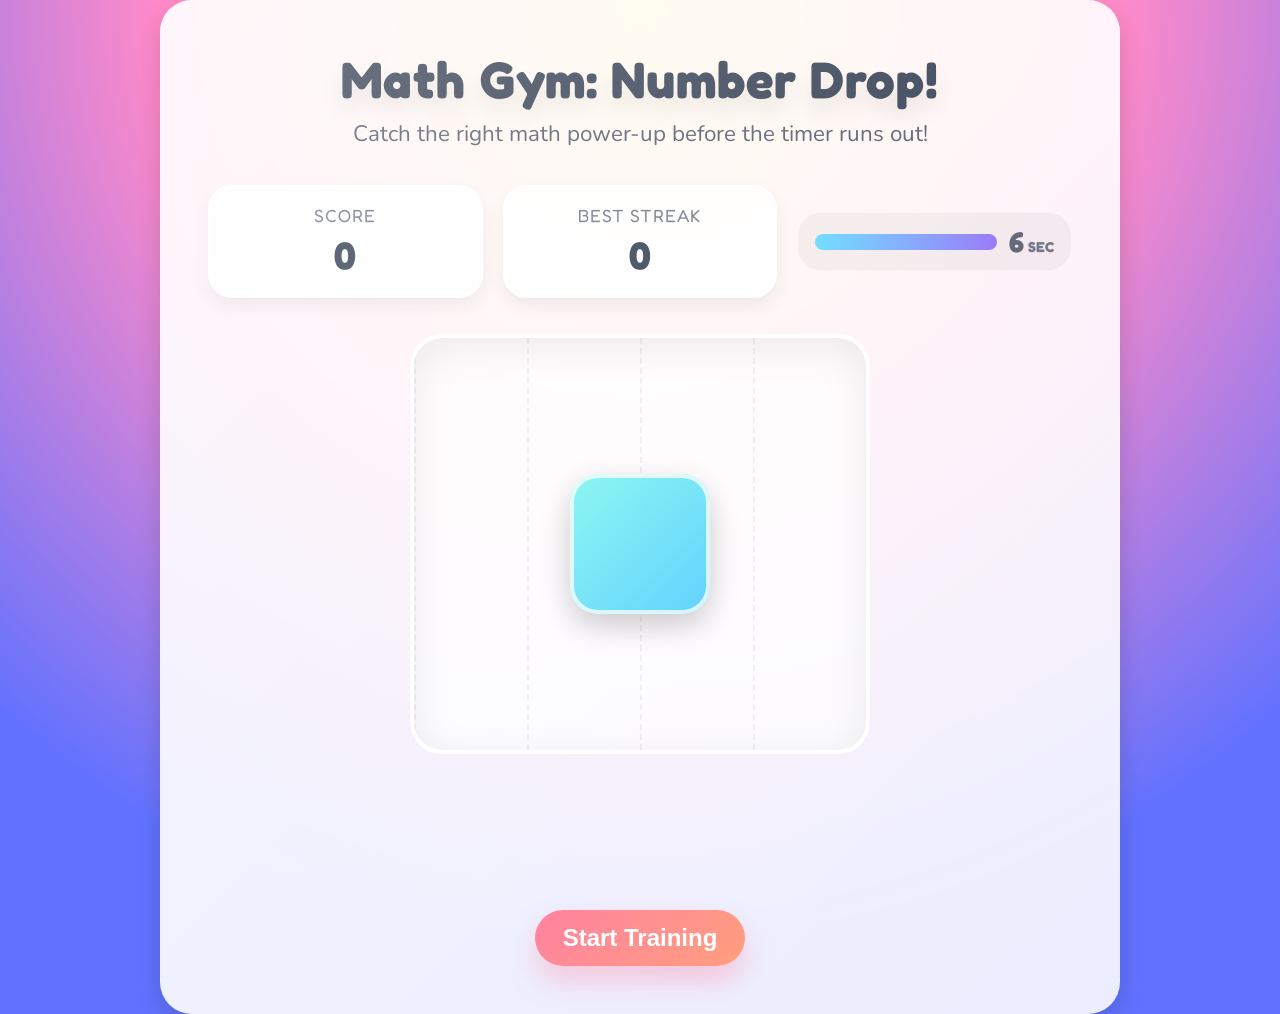
==== index.html @ 979df8ef "Add Railway static deployment helpers" ====
<!DOCTYPE html>
<html lang="en">
  <head>
    <meta charset="UTF-8" />
    <meta name="viewport" content="width=device-width, initial-scale=1.0" />
    <title>Math Kid Trainer</title>
    <link rel="preconnect" href="https://fonts.googleapis.com" />
    <link rel="preconnect" href="https://fonts.gstatic.com" crossorigin />
    <link
      href="https://fonts.googleapis.com/css2?family=Fredoka:wght@400;500;600;700&family=Nunito:wght@400;600;700&display=swap"
      rel="stylesheet"
    />
    <link rel="stylesheet" href="style.css" />
  </head>
  <body>
    <div class="game-wrapper">
      <header class="game-header">
        <div class="title">Math Gym: Number Drop!</div>
        <div class="subtitle">Catch the right math power-up before the timer runs out!</div>
      </header>

      <section class="scoreboard">
        <div class="score-card">
          <span class="label">Score</span>
          <span class="value" id="scoreValue">0</span>
        </div>
        <div class="score-card">
          <span class="label">Best Streak</span>
          <span class="value" id="streakValue">0</span>
        </div>
        <div class="timer" aria-live="polite">
          <div class="timer-track">
            <div class="timer-fill" id="timerFill"></div>
          </div>
          <span class="timer-text">
            <span id="timerCount">6</span>
            <span class="timer-units">sec</span>
          </span>
        </div>
      </section>

      <main class="game-stage">
        <div class="stage" id="stage">
          <div class="grid-background">
            <div class="grid-line"></div>
            <div class="grid-line"></div>
            <div class="grid-line"></div>
            <div class="grid-line"></div>
          </div>
          <div class="falling-box" id="fallingBox" aria-live="polite"></div>
          <div class="target-box" id="targetBox"></div>
        </div>
      </main>

      <section class="equation-panel" id="equationPanel" aria-live="polite"></section>

      <section class="choices" id="choices" aria-label="Choose the number to make the equation work"></section>

      <section class="control-panel">
        <button id="playButton" class="primary">Start Training</button>
      </section>

      <div class="confetti-layer" id="confettiLayer" aria-hidden="true"></div>
    </div>

    <script src="game.js"></script>
  </body>
</html>
---- style.css ----
:root {
  --bg-gradient: radial-gradient(circle at top, #ffe066, #ff8ac9 40%, #6172ff 80%);
  --box-gradient: linear-gradient(135deg, #ffffff, #ffe29f);
  --target-gradient: linear-gradient(135deg, #8df7f0, #62d2ff);
  --danger-gradient: linear-gradient(135deg, #ff6f91, #ff9671);
  --font-main: "Fredoka", "Nunito", sans-serif;
  --font-secondary: "Nunito", sans-serif;
  --shadow-strong: 0 10px 25px rgba(0, 0, 0, 0.15);
  --shadow-soft: 0 12px 30px rgba(0, 0, 0, 0.2);
  --timer-color: #ffffffaa;
  --choice-size: clamp(80px, 12vw, 120px);
}

* {
  box-sizing: border-box;
}

body {
  margin: 0;
  min-height: 100vh;
  display: flex;
  justify-content: center;
  align-items: center;
  font-family: var(--font-main);
  background: var(--bg-gradient);
  color: #17233a;
}

.game-wrapper {
  width: min(960px, 92vw);
  background: rgba(255, 255, 255, 0.88);
  border-radius: 32px;
  padding: clamp(24px, 4vw, 48px);
  box-shadow: var(--shadow-strong);
  display: flex;
  flex-direction: column;
  gap: clamp(20px, 4vw, 36px);
  position: relative;
  overflow: hidden;
}

.game-wrapper::before {
  content: "";
  position: absolute;
  inset: 0;
  background: linear-gradient(135deg, rgba(255, 255, 255, 0.4), rgba(255, 255, 255, 0));
  pointer-events: none;
}

.game-header {
  text-align: center;
}

.title {
  font-size: clamp(2rem, 4vw, 3.2rem);
  font-weight: 700;
  letter-spacing: 1px;
  text-shadow: 0 12px 20px rgba(0, 0, 0, 0.1);
}

.subtitle {
  font-family: var(--font-secondary);
  font-size: clamp(1.05rem, 2.5vw, 1.4rem);
  margin-top: 8px;
  color: rgba(23, 35, 58, 0.85);
}

.scoreboard {
  display: grid;
  grid-template-columns: repeat(3, minmax(0, 1fr));
  gap: clamp(12px, 2vw, 20px);
  align-items: center;
}

.score-card {
  background: rgba(255, 255, 255, 0.85);
  border-radius: 24px;
  padding: clamp(12px, 2vw, 18px) clamp(16px, 3vw, 26px);
  text-align: center;
  box-shadow: 0 8px 18px rgba(0, 0, 0, 0.08);
  border: 2px solid rgba(255, 255, 255, 0.6);
}

.label {
  font-size: clamp(0.9rem, 1.8vw, 1.1rem);
  text-transform: uppercase;
  letter-spacing: 1px;
  color: rgba(23, 35, 58, 0.7);
}

.value {
  display: block;
  margin-top: 6px;
  font-size: clamp(1.8rem, 3vw, 2.4rem);
  font-weight: 700;
}

.timer {
  display: flex;
  align-items: center;
  gap: 12px;
  padding: 12px 18px;
  border-radius: 24px;
  background: rgba(0, 0, 0, 0.05);
  box-shadow: inset 0 0 0 1px rgba(255, 255, 255, 0.4);
}

.timer-track {
  flex: 1;
  height: 16px;
  border-radius: 999px;
  overflow: hidden;
  background: rgba(0, 0, 0, 0.08);
}

.timer-fill {
  width: 100%;
  height: 100%;
  background: linear-gradient(90deg, #4cd4ff, #845ef7);
  transition: width 0.1s linear;
}

.timer-fill.low {
  background: linear-gradient(90deg, #ff6f91, #ff9671);
  animation: timerPulse 0.6s ease-in-out infinite alternate;
}

.timer-text {
  font-size: clamp(1.4rem, 3vw, 1.8rem);
  font-weight: 700;
  color: rgba(23, 35, 58, 0.8);
  display: flex;
  align-items: baseline;
  gap: 4px;
}

@keyframes timerPulse {
  0% {
    filter: brightness(1);
  }
  100% {
    filter: brightness(1.2);
  }
}

.timer-units {
  font-size: clamp(0.75rem, 1.5vw, 0.9rem);
  text-transform: uppercase;
  color: rgba(23, 35, 58, 0.7);
}

.game-stage {
  display: flex;
  justify-content: center;
}

.stage {
  position: relative;
  width: min(460px, 70vw);
  height: clamp(320px, 45vw, 420px);
  background: rgba(255, 255, 255, 0.72);
  border-radius: 32px;
  box-shadow: inset 0 10px 40px rgba(0, 0, 0, 0.08);
  overflow: hidden;
  border: 4px solid rgba(255, 255, 255, 0.8);
}

.grid-background {
  position: absolute;
  inset: 0;
  display: grid;
  grid-template-columns: repeat(4, 1fr);
  pointer-events: none;
}

.grid-line {
  border-left: 2px dashed rgba(0, 0, 0, 0.05);
}

.falling-box,
.target-box {
  position: absolute;
  left: 50%;
  transform: translateX(-50%);
  width: clamp(110px, 18vw, 140px);
  height: clamp(110px, 18vw, 140px);
  border-radius: 28px;
  display: flex;
  align-items: center;
  justify-content: center;
  font-size: clamp(2.5rem, 5vw, 3.4rem);
  font-weight: 700;
  text-shadow: 0 10px 20px rgba(0, 0, 0, 0.15);
}

.falling-box {
  top: -160px;
  background: var(--box-gradient);
  box-shadow: var(--shadow-soft);
  border: 3px solid rgba(255, 255, 255, 0.9);
  animation: bob 1.8s ease-in-out infinite;
  opacity: 0;
}

.falling-box.ready {
  opacity: 1;
}

.target-box {
  top: calc(50% - clamp(55px, 9vw, 70px));
  background: var(--target-gradient);
  box-shadow: inset 0 0 0 4px rgba(255, 255, 255, 0.75), var(--shadow-soft);
  color: #0b3653;
}

.falling-box.drop {
  animation: drop 6s linear forwards;
}

.stage.celebrate {
  animation: stageGlow 1.1s ease-out;
}

.stage.celebrate .target-box {
  box-shadow: inset 0 0 0 4px rgba(255, 255, 255, 0.95), 0 0 25px rgba(141, 247, 240, 0.8);
}

.stage.boom {
  animation: stageShake 0.6s ease;
}

.stage.boom .target-box {
  background: var(--danger-gradient);
  color: #fff;
}

@keyframes stageGlow {
  0% {
    box-shadow: inset 0 10px 40px rgba(0, 0, 0, 0.08);
  }
  40% {
    box-shadow: inset 0 10px 40px rgba(104, 241, 204, 0.6), 0 0 28px rgba(104, 241, 204, 0.4);
  }
  100% {
    box-shadow: inset 0 10px 40px rgba(0, 0, 0, 0.08);
  }
}

@keyframes stageShake {
  0%,
  100% {
    transform: translateX(0);
  }
  25% {
    transform: translateX(-12px);
  }
  50% {
    transform: translateX(10px);
  }
  75% {
    transform: translateX(-6px);
  }
}

@keyframes bob {
  0%,
  100% {
    transform: translate(-50%, -6px);
  }
  50% {
    transform: translate(-50%, 6px);
  }
}

@keyframes drop {
  0% {
    top: -160px;
  }
  100% {
    top: calc(50% - clamp(55px, 9vw, 70px));
  }
}

.choice-button {
  width: var(--choice-size);
  height: var(--choice-size);
  border-radius: 28px;
  border: none;
  font-size: clamp(1.6rem, 3vw, 2.1rem);
  font-weight: 700;
  background: linear-gradient(145deg, #ffd2eb, #ffc764);
  box-shadow: 0 12px 25px rgba(255, 133, 186, 0.35);
  cursor: pointer;
  transition: transform 0.2s, box-shadow 0.2s, filter 0.2s;
  position: relative;
  overflow: hidden;
  color: #3c1f52;
}

.choice-button::after {
  content: "";
  position: absolute;
  inset: 0;
  background: radial-gradient(circle at top, rgba(255, 255, 255, 0.6), transparent);
  opacity: 0;
  transition: opacity 0.2s;
}

.choice-button:hover,
.choice-button:focus-visible {
  transform: translateY(-6px) scale(1.02);
  box-shadow: 0 16px 28px rgba(255, 133, 186, 0.45);
}

.choice-button:hover::after,
.choice-button:focus-visible::after {
  opacity: 1;
}

.choice-button:disabled {
  opacity: 0.5;
  cursor: not-allowed;
  transform: none;
  box-shadow: none;
}

.choice-button.incorrect {
  animation: shake 0.6s ease;
  background: var(--danger-gradient);
  color: #fff;
}

.choice-button.correct-answer {
  background: linear-gradient(145deg, #c6ffdd, #8ef7a0);
  color: #0a4930;
  box-shadow: 0 18px 32px rgba(134, 244, 175, 0.45);
  animation: correctPulse 0.9s ease-in-out infinite alternate;
}

.choice-button.launch-answer {
  animation: answerLaunch 0.8s ease-out forwards;
  z-index: 5;
}

@keyframes answerLaunch {
  0% {
    transform: translateY(0) scale(1);
    opacity: 1;
  }
  70% {
    transform: translateY(-190px) scale(1.12) rotate(4deg);
    opacity: 1;
  }
  100% {
    transform: translateY(-220px) scale(0.8) rotate(-6deg);
    opacity: 0;
  }
}

@keyframes shake {
  0%,
  100% {
    transform: translateX(0);
  }
  20% {
    transform: translateX(-8px);
  }
  40% {
    transform: translateX(8px);
  }
  60% {
    transform: translateX(-6px);
  }
  80% {
    transform: translateX(6px);
  }
}

@keyframes correctPulse {
  0% {
    transform: translateY(0) scale(1);
  }
  100% {
    transform: translateY(-8px) scale(1.03);
  }
}

.equation-panel {
  min-height: 48px;
  text-align: center;
  font-family: var(--font-secondary);
  font-size: clamp(1.4rem, 2.6vw, 2rem);
  font-weight: 600;
  color: rgba(23, 35, 58, 0.9);
}

.equation-panel .equation-card {
  display: inline-flex;
  align-items: center;
  gap: 12px;
  padding: 12px 24px;
  border-radius: 20px;
  background: rgba(255, 255, 255, 0.75);
  box-shadow: 0 12px 30px rgba(0, 0, 0, 0.12);
  border: 2px solid rgba(255, 255, 255, 0.9);
  animation: popIn 0.6s ease;
}

.equation-panel .equation-card.correct {
  background: linear-gradient(135deg, #9bffb3, #5be7a9);
  color: #054c3a;
}

.equation-panel .equation-card.oops {
  background: linear-gradient(135deg, #ff9a9e, #fad0c4);
  color: #721b1b;
}

@keyframes popIn {
  0% {
    transform: scale(0.7);
    opacity: 0;
  }
  100% {
    transform: scale(1);
    opacity: 1;
  }
}

.choices {
  display: flex;
  justify-content: center;
  flex-wrap: wrap;
  gap: clamp(14px, 2.5vw, 22px);
}

.control-panel {
  text-align: center;
}

button.primary {
  font-size: clamp(1.2rem, 2.2vw, 1.5rem);
  padding: 14px 28px;
  border: none;
  border-radius: 999px;
  background: linear-gradient(135deg, #ff6f91, #ff9671);
  color: #fff;
  font-weight: 700;
  cursor: pointer;
  box-shadow: 0 16px 28px rgba(255, 111, 145, 0.35);
  transition: transform 0.3s ease, box-shadow 0.3s ease;
}

button.primary:hover,
button.primary:focus-visible {
  transform: translateY(-4px) scale(1.02);
  box-shadow: 0 20px 40px rgba(255, 111, 145, 0.45);
}

button.primary:disabled {
  opacity: 0.6;
  cursor: not-allowed;
  transform: none;
  box-shadow: none;
}

.confetti-layer {
  position: absolute;
  inset: 0;
  pointer-events: none;
  overflow: hidden;
  z-index: 50;
}

.confetti-piece {
  position: absolute;
  width: 12px;
  height: 18px;
  border-radius: 4px;
  opacity: 0;
  animation: confetti 1.6s ease-out forwards;
}

@keyframes confetti {
  0% {
    opacity: 1;
    transform: translate3d(0, -20px, 0) rotateZ(0deg);
  }
  100% {
    opacity: 0;
    transform: translate3d(var(--x-move), 260px, 0) rotateZ(280deg);
  }
}

.message-tagline {
  font-size: clamp(1.1rem, 2vw, 1.4rem);
  margin-top: 8px;
  color: rgba(23, 35, 58, 0.75);
}

@media (max-width: 700px) {
  .scoreboard {
    grid-template-columns: 1fr;
  }
  .timer {
    justify-content: center;
  }
  .timer-track {
    max-width: 220px;
  }
  .stage {
    height: clamp(320px, 75vw, 420px);
  }
}
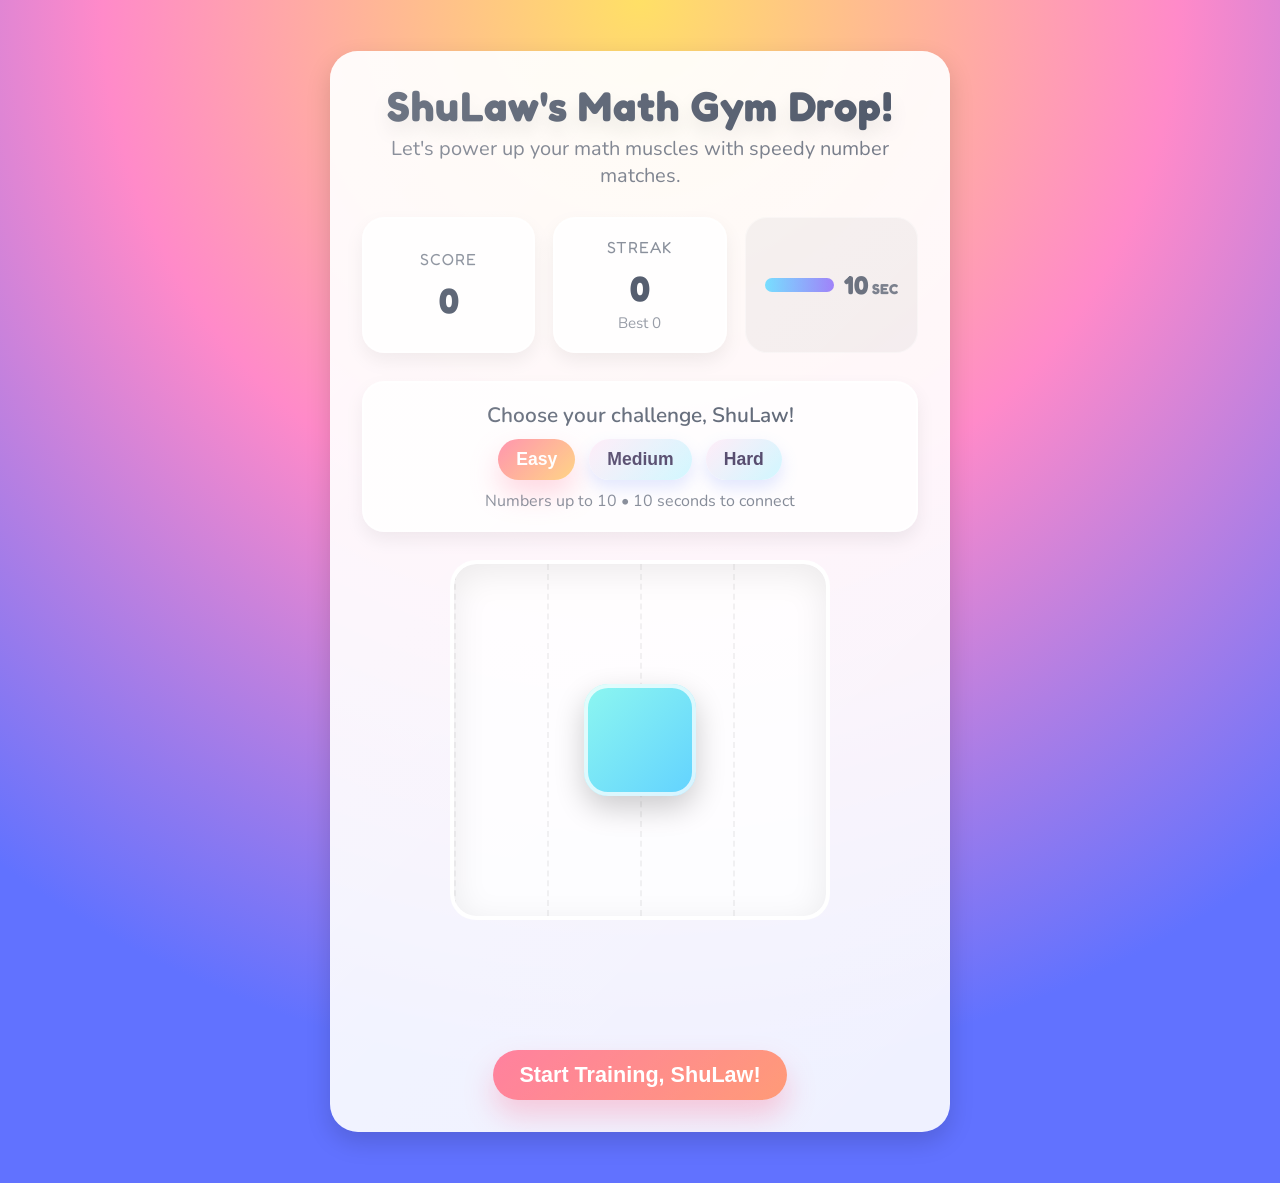
==== commit faa7fd41: "Add difficulty modes and mobile-friendly layout" ====
--- a/index.html
+++ b/index.html
@@ -15,8 +15,8 @@
   <body>
     <div class="game-wrapper">
       <header class="game-header">
-        <div class="title">Math Gym: Number Drop!</div>
-        <div class="subtitle">Catch the right math power-up before the timer runs out!</div>
+        <div class="title">ShuLaw&apos;s Math Gym Drop!</div>
+        <div class="subtitle">Let&apos;s power up your math muscles with speedy number matches.</div>
       </header>
 
       <section class="scoreboard">
@@ -25,18 +25,29 @@
           <span class="value" id="scoreValue">0</span>
         </div>
         <div class="score-card">
-          <span class="label">Best Streak</span>
+          <span class="label">Streak</span>
           <span class="value" id="streakValue">0</span>
+          <span class="mini" id="bestValue">Best 0</span>
         </div>
         <div class="timer" aria-live="polite">
           <div class="timer-track">
             <div class="timer-fill" id="timerFill"></div>
           </div>
           <span class="timer-text">
-            <span id="timerCount">6</span>
+            <span id="timerCount">10</span>
             <span class="timer-units">sec</span>
           </span>
         </div>
+      </section>
+
+      <section class="difficulty-panel" aria-label="Select game difficulty">
+        <div class="difficulty-intro">Choose your challenge, ShuLaw!</div>
+        <div class="difficulty-buttons" role="group" aria-label="Difficulty">
+          <button class="difficulty-button active" data-difficulty="easy" type="button">Easy</button>
+          <button class="difficulty-button" data-difficulty="medium" type="button">Medium</button>
+          <button class="difficulty-button" data-difficulty="hard" type="button">Hard</button>
+        </div>
+        <div class="difficulty-note" id="difficultyNote">Numbers up to 10 • 10 seconds to connect</div>
       </section>
 
       <main class="game-stage">
@@ -57,7 +68,7 @@
       <section class="choices" id="choices" aria-label="Choose the number to make the equation work"></section>
 
       <section class="control-panel">
-        <button id="playButton" class="primary">Start Training</button>
+        <button id="playButton" class="primary">Start Training, ShuLaw!</button>
       </section>
 
       <div class="confetti-layer" id="confettiLayer" aria-hidden="true"></div>
--- a/style.css
+++ b/style.css
@@ -8,7 +8,9 @@
   --shadow-strong: 0 10px 25px rgba(0, 0, 0, 0.15);
   --shadow-soft: 0 12px 30px rgba(0, 0, 0, 0.2);
   --timer-color: #ffffffaa;
-  --choice-size: clamp(80px, 12vw, 120px);
+  --box-size: clamp(78px, 20vw, 112px);
+  --choice-size: clamp(72px, 18vw, 104px);
+  --drop-duration: 10s;
 }
 
 * {
@@ -17,24 +19,25 @@
 
 body {
   margin: 0;
-  min-height: 100vh;
+  min-height: 100dvh;
   display: flex;
   justify-content: center;
   align-items: center;
+  padding: clamp(16px, 4vw, 56px) clamp(12px, 4vw, 40px);
   font-family: var(--font-main);
   background: var(--bg-gradient);
   color: #17233a;
 }
 
 .game-wrapper {
-  width: min(960px, 92vw);
-  background: rgba(255, 255, 255, 0.88);
-  border-radius: 32px;
-  padding: clamp(24px, 4vw, 48px);
+  width: min(620px, 94vw);
+  background: rgba(255, 255, 255, 0.9);
+  border-radius: 28px;
+  padding: clamp(20px, 4vw, 32px);
   box-shadow: var(--shadow-strong);
   display: flex;
   flex-direction: column;
-  gap: clamp(20px, 4vw, 36px);
+  gap: clamp(18px, 3.5vw, 28px);
   position: relative;
   overflow: hidden;
 }
@@ -49,40 +52,49 @@
 
 .game-header {
   text-align: center;
+  display: flex;
+  flex-direction: column;
+  gap: 6px;
 }
 
 .title {
-  font-size: clamp(2rem, 4vw, 3.2rem);
+  font-size: clamp(1.8rem, 5vw, 2.6rem);
   font-weight: 700;
-  letter-spacing: 1px;
-  text-shadow: 0 12px 20px rgba(0, 0, 0, 0.1);
+  letter-spacing: 0.8px;
+  line-height: 1.1;
+  text-shadow: 0 10px 18px rgba(0, 0, 0, 0.1);
 }
 
 .subtitle {
   font-family: var(--font-secondary);
-  font-size: clamp(1.05rem, 2.5vw, 1.4rem);
-  margin-top: 8px;
-  color: rgba(23, 35, 58, 0.85);
-}
+  font-size: clamp(0.95rem, 2.8vw, 1.25rem);
+  margin: 0;
+  color: rgba(23, 35, 58, 0.78);
+}
+
 
 .scoreboard {
   display: grid;
-  grid-template-columns: repeat(3, minmax(0, 1fr));
-  gap: clamp(12px, 2vw, 20px);
-  align-items: center;
+  grid-template-columns: repeat(auto-fit, minmax(150px, 1fr));
+  gap: clamp(10px, 2vw, 18px);
+  align-items: stretch;
 }
 
 .score-card {
   background: rgba(255, 255, 255, 0.85);
-  border-radius: 24px;
-  padding: clamp(12px, 2vw, 18px) clamp(16px, 3vw, 26px);
+  border-radius: 22px;
+  padding: clamp(12px, 2vw, 18px) clamp(14px, 2.8vw, 22px);
   text-align: center;
   box-shadow: 0 8px 18px rgba(0, 0, 0, 0.08);
   border: 2px solid rgba(255, 255, 255, 0.6);
+  display: flex;
+  flex-direction: column;
+  gap: 4px;
+  justify-content: center;
 }
 
 .label {
-  font-size: clamp(0.9rem, 1.8vw, 1.1rem);
+  font-size: clamp(0.85rem, 1.7vw, 1rem);
   text-transform: uppercase;
   letter-spacing: 1px;
   color: rgba(23, 35, 58, 0.7);
@@ -91,23 +103,30 @@
 .value {
   display: block;
   margin-top: 6px;
-  font-size: clamp(1.8rem, 3vw, 2.4rem);
+  font-size: clamp(1.6rem, 4vw, 2.2rem);
   font-weight: 700;
 }
 
+.mini {
+  font-family: var(--font-secondary);
+  font-size: clamp(0.75rem, 1.8vw, 0.95rem);
+  color: rgba(23, 35, 58, 0.6);
+}
+
 .timer {
   display: flex;
   align-items: center;
-  gap: 12px;
-  padding: 12px 18px;
-  border-radius: 24px;
+  justify-content: center;
+  gap: 10px;
+  padding: 12px clamp(14px, 3vw, 20px);
+  border-radius: 22px;
   background: rgba(0, 0, 0, 0.05);
   box-shadow: inset 0 0 0 1px rgba(255, 255, 255, 0.4);
 }
 
 .timer-track {
   flex: 1;
-  height: 16px;
+  height: 14px;
   border-radius: 999px;
   overflow: hidden;
   background: rgba(0, 0, 0, 0.08);
@@ -126,7 +145,7 @@
 }
 
 .timer-text {
-  font-size: clamp(1.4rem, 3vw, 1.8rem);
+  font-size: clamp(1.3rem, 3vw, 1.6rem);
   font-weight: 700;
   color: rgba(23, 35, 58, 0.8);
   display: flex;
@@ -149,6 +168,62 @@
   color: rgba(23, 35, 58, 0.7);
 }
 
+.difficulty-panel {
+  background: rgba(255, 255, 255, 0.82);
+  border-radius: 22px;
+  padding: clamp(12px, 3vw, 18px);
+  text-align: center;
+  box-shadow: 0 8px 18px rgba(0, 0, 0, 0.08);
+  border: 2px solid rgba(255, 255, 255, 0.65);
+  display: grid;
+  gap: 10px;
+}
+
+.difficulty-intro {
+  font-family: var(--font-secondary);
+  font-size: clamp(1rem, 2.4vw, 1.3rem);
+  font-weight: 600;
+  color: rgba(23, 35, 58, 0.85);
+}
+
+.difficulty-buttons {
+  display: flex;
+  justify-content: center;
+  gap: clamp(8px, 2vw, 14px);
+  flex-wrap: wrap;
+}
+
+.difficulty-button {
+  border: none;
+  border-radius: 999px;
+  padding: 10px 18px;
+  font-size: clamp(0.95rem, 2.2vw, 1.1rem);
+  font-weight: 600;
+  cursor: pointer;
+  color: #2c1f4a;
+  background: linear-gradient(135deg, #ffe8f6, #c5f5ff);
+  box-shadow: 0 8px 16px rgba(111, 145, 255, 0.25);
+  transition: transform 0.2s ease, box-shadow 0.2s ease, filter 0.2s ease;
+}
+
+.difficulty-button:hover,
+.difficulty-button:focus-visible {
+  transform: translateY(-2px);
+  box-shadow: 0 12px 22px rgba(111, 145, 255, 0.32);
+}
+
+.difficulty-button.active {
+  background: linear-gradient(135deg, #ff6f91, #ffc75f);
+  color: #fff;
+  box-shadow: 0 14px 28px rgba(255, 111, 145, 0.35);
+}
+
+.difficulty-note {
+  font-family: var(--font-secondary);
+  font-size: clamp(0.85rem, 2.1vw, 1rem);
+  color: rgba(23, 35, 58, 0.65);
+}
+
 .game-stage {
   display: flex;
   justify-content: center;
@@ -156,13 +231,13 @@
 
 .stage {
   position: relative;
-  width: min(460px, 70vw);
-  height: clamp(320px, 45vw, 420px);
-  background: rgba(255, 255, 255, 0.72);
-  border-radius: 32px;
-  box-shadow: inset 0 10px 40px rgba(0, 0, 0, 0.08);
+  width: min(380px, 82vw);
+  height: clamp(260px, 52vh, 360px);
+  background: rgba(255, 255, 255, 0.78);
+  border-radius: 26px;
+  box-shadow: inset 0 8px 34px rgba(0, 0, 0, 0.08);
   overflow: hidden;
-  border: 4px solid rgba(255, 255, 255, 0.8);
+  border: 4px solid rgba(255, 255, 255, 0.82);
 }
 
 .grid-background {
@@ -182,19 +257,19 @@
   position: absolute;
   left: 50%;
   transform: translateX(-50%);
-  width: clamp(110px, 18vw, 140px);
-  height: clamp(110px, 18vw, 140px);
-  border-radius: 28px;
+  width: var(--box-size);
+  height: var(--box-size);
+  border-radius: 24px;
   display: flex;
   align-items: center;
   justify-content: center;
-  font-size: clamp(2.5rem, 5vw, 3.4rem);
+  font-size: clamp(2.1rem, 6vw, 3rem);
   font-weight: 700;
   text-shadow: 0 10px 20px rgba(0, 0, 0, 0.15);
 }
 
 .falling-box {
-  top: -160px;
+  top: calc(var(--box-size) * -1.1);
   background: var(--box-gradient);
   box-shadow: var(--shadow-soft);
   border: 3px solid rgba(255, 255, 255, 0.9);
@@ -207,14 +282,14 @@
 }
 
 .target-box {
-  top: calc(50% - clamp(55px, 9vw, 70px));
+  top: calc(50% - (var(--box-size) / 2));
   background: var(--target-gradient);
   box-shadow: inset 0 0 0 4px rgba(255, 255, 255, 0.75), var(--shadow-soft);
   color: #0b3653;
 }
 
 .falling-box.drop {
-  animation: drop 6s linear forwards;
+  animation: drop var(--drop-duration, 10s) linear forwards;
 }
 
 .stage.celebrate {
@@ -274,22 +349,22 @@
 
 @keyframes drop {
   0% {
-    top: -160px;
-  }
-  100% {
-    top: calc(50% - clamp(55px, 9vw, 70px));
+    top: calc(var(--box-size) * -1.1);
+  }
+  100% {
+    top: calc(50% - (var(--box-size) / 2));
   }
 }
 
 .choice-button {
   width: var(--choice-size);
   height: var(--choice-size);
-  border-radius: 28px;
+  border-radius: 24px;
   border: none;
-  font-size: clamp(1.6rem, 3vw, 2.1rem);
+  font-size: clamp(1.4rem, 4.2vw, 1.9rem);
   font-weight: 700;
   background: linear-gradient(145deg, #ffd2eb, #ffc764);
-  box-shadow: 0 12px 25px rgba(255, 133, 186, 0.35);
+  box-shadow: 0 12px 24px rgba(255, 133, 186, 0.32);
   cursor: pointer;
   transition: transform 0.2s, box-shadow 0.2s, filter 0.2s;
   position: relative;
@@ -348,11 +423,11 @@
     opacity: 1;
   }
   70% {
-    transform: translateY(-190px) scale(1.12) rotate(4deg);
+    transform: translateY(calc(var(--box-size) * -1.6)) scale(1.12) rotate(4deg);
     opacity: 1;
   }
   100% {
-    transform: translateY(-220px) scale(0.8) rotate(-6deg);
+    transform: translateY(calc(var(--box-size) * -1.8)) scale(0.8) rotate(-6deg);
     opacity: 0;
   }
 }
@@ -386,10 +461,10 @@
 }
 
 .equation-panel {
-  min-height: 48px;
+  min-height: 42px;
   text-align: center;
   font-family: var(--font-secondary);
-  font-size: clamp(1.4rem, 2.6vw, 2rem);
+  font-size: clamp(1.2rem, 3vw, 1.8rem);
   font-weight: 600;
   color: rgba(23, 35, 58, 0.9);
 }
@@ -431,16 +506,17 @@
   display: flex;
   justify-content: center;
   flex-wrap: wrap;
-  gap: clamp(14px, 2.5vw, 22px);
+  gap: clamp(10px, 3vw, 18px);
 }
 
 .control-panel {
   text-align: center;
+  margin-top: 4px;
 }
 
 button.primary {
-  font-size: clamp(1.2rem, 2.2vw, 1.5rem);
-  padding: 14px 28px;
+  font-size: clamp(1.05rem, 2.4vw, 1.35rem);
+  padding: 12px 26px;
   border: none;
   border-radius: 999px;
   background: linear-gradient(135deg, #ff6f91, #ff9671);
@@ -453,8 +529,8 @@
 
 button.primary:hover,
 button.primary:focus-visible {
-  transform: translateY(-4px) scale(1.02);
-  box-shadow: 0 20px 40px rgba(255, 111, 145, 0.45);
+  transform: translateY(-3px) scale(1.02);
+  box-shadow: 0 20px 36px rgba(255, 111, 145, 0.42);
 }
 
 button.primary:disabled {
@@ -493,22 +569,52 @@
 }
 
 .message-tagline {
-  font-size: clamp(1.1rem, 2vw, 1.4rem);
-  margin-top: 8px;
-  color: rgba(23, 35, 58, 0.75);
-}
-
-@media (max-width: 700px) {
+  font-size: clamp(0.95rem, 2.4vw, 1.2rem);
+  margin-top: 6px;
+  color: rgba(23, 35, 58, 0.7);
+}
+
+@media (max-width: 640px) {
+  body {
+    padding: clamp(14px, 5vw, 32px) clamp(10px, 6vw, 28px);
+  }
+  .game-wrapper {
+    gap: clamp(16px, 4vw, 24px);
+    padding: clamp(18px, 5vw, 28px);
+  }
   .scoreboard {
-    grid-template-columns: 1fr;
-  }
-  .timer {
-    justify-content: center;
+    grid-template-columns: repeat(auto-fit, minmax(140px, 1fr));
   }
   .timer-track {
-    max-width: 220px;
+    max-width: 240px;
   }
   .stage {
-    height: clamp(320px, 75vw, 420px);
-  }
-}
+    width: min(340px, 88vw);
+    height: clamp(250px, 58vh, 330px);
+  }
+  .difficulty-panel {
+    padding: clamp(14px, 5vw, 20px);
+  }
+}
+
+@media (max-width: 520px) {
+  :root {
+    --box-size: clamp(68px, 32vw, 94px);
+    --choice-size: clamp(62px, 28vw, 92px);
+  }
+  .difficulty-intro {
+    font-size: clamp(0.95rem, 3.2vw, 1.15rem);
+  }
+  .difficulty-note {
+    font-size: clamp(0.8rem, 3vw, 0.95rem);
+  }
+}
+
+@media (max-height: 720px) and (max-width: 900px) {
+  body {
+    padding: clamp(12px, 3vw, 28px) clamp(10px, 4vw, 24px);
+  }
+  .game-wrapper {
+    gap: clamp(14px, 3vw, 22px);
+  }
+}
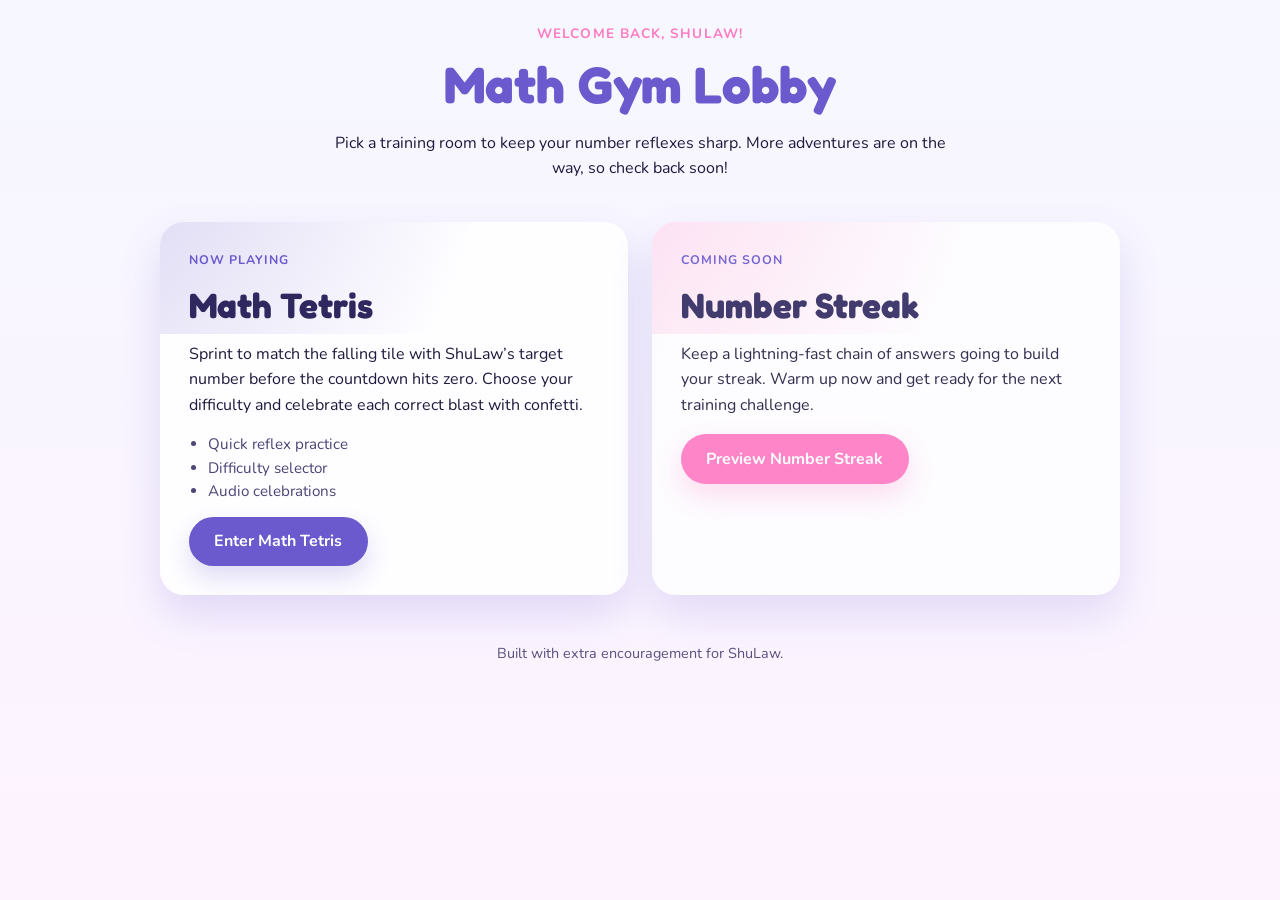
==== commit 61714830: "Create lobby and room structure" ====
--- a/index.html
+++ b/index.html
@@ -2,78 +2,55 @@
 <html lang="en">
   <head>
     <meta charset="UTF-8" />
-    <meta name="viewport" content="width=device-width, initial-scale=1.0" />
-    <title>Math Kid Trainer</title>
+    <meta name="viewport" content="width=device-width, initial-scale=1" />
+    <title>ShuLaw's Math Gym</title>
     <link rel="preconnect" href="https://fonts.googleapis.com" />
     <link rel="preconnect" href="https://fonts.gstatic.com" crossorigin />
     <link
       href="https://fonts.googleapis.com/css2?family=Fredoka:wght@400;500;600;700&family=Nunito:wght@400;600;700&display=swap"
       rel="stylesheet"
     />
-    <link rel="stylesheet" href="style.css" />
+    <link rel="stylesheet" href="index.css" />
   </head>
   <body>
-    <div class="game-wrapper">
-      <header class="game-header">
-        <div class="title">ShuLaw&apos;s Math Gym Drop!</div>
-        <div class="subtitle">Let&apos;s power up your math muscles with speedy number matches.</div>
-      </header>
+    <header class="hero">
+      <div class="hero__eyebrow">Welcome back, ShuLaw!</div>
+      <h1 class="hero__title">Math Gym Lobby</h1>
+      <p class="hero__subtitle">
+        Pick a training room to keep your number reflexes sharp. More adventures are on the
+        way, so check back soon!
+      </p>
+    </header>
 
-      <section class="scoreboard">
-        <div class="score-card">
-          <span class="label">Score</span>
-          <span class="value" id="scoreValue">0</span>
-        </div>
-        <div class="score-card">
-          <span class="label">Streak</span>
-          <span class="value" id="streakValue">0</span>
-          <span class="mini" id="bestValue">Best 0</span>
-        </div>
-        <div class="timer" aria-live="polite">
-          <div class="timer-track">
-            <div class="timer-fill" id="timerFill"></div>
-          </div>
-          <span class="timer-text">
-            <span id="timerCount">10</span>
-            <span class="timer-units">sec</span>
-          </span>
-        </div>
-      </section>
+    <main class="rooms" aria-label="Math training rooms">
+      <article class="room-card room-card--featured">
+        <div class="room-card__meta">Now Playing</div>
+        <h2 class="room-card__title">Math Tetris</h2>
+        <p class="room-card__description">
+          Sprint to match the falling tile with ShuLaw’s target number before the countdown
+          hits zero. Choose your difficulty and celebrate each correct blast with confetti.
+        </p>
+        <ul class="room-card__tags" aria-label="Math Tetris highlights">
+          <li>Quick reflex practice</li>
+          <li>Difficulty selector</li>
+          <li>Audio celebrations</li>
+        </ul>
+        <a class="room-card__cta" href="rooms/math-tetris/">Enter Math Tetris</a>
+      </article>
 
-      <section class="difficulty-panel" aria-label="Select game difficulty">
-        <div class="difficulty-intro">Choose your challenge, ShuLaw!</div>
-        <div class="difficulty-buttons" role="group" aria-label="Difficulty">
-          <button class="difficulty-button active" data-difficulty="easy" type="button">Easy</button>
-          <button class="difficulty-button" data-difficulty="medium" type="button">Medium</button>
-          <button class="difficulty-button" data-difficulty="hard" type="button">Hard</button>
-        </div>
-        <div class="difficulty-note" id="difficultyNote">Numbers up to 10 • 10 seconds to connect</div>
-      </section>
+      <article class="room-card room-card--soon">
+        <div class="room-card__meta">Coming Soon</div>
+        <h2 class="room-card__title">Number Streak</h2>
+        <p class="room-card__description">
+          Keep a lightning-fast chain of answers going to build your streak. Warm up now and
+          get ready for the next training challenge.
+        </p>
+        <a class="room-card__cta" href="rooms/number-streak/">Preview Number Streak</a>
+      </article>
+    </main>
 
-      <main class="game-stage">
-        <div class="stage" id="stage">
-          <div class="grid-background">
-            <div class="grid-line"></div>
-            <div class="grid-line"></div>
-            <div class="grid-line"></div>
-            <div class="grid-line"></div>
-          </div>
-          <div class="falling-box" id="fallingBox" aria-live="polite"></div>
-          <div class="target-box" id="targetBox"></div>
-        </div>
-      </main>
-
-      <section class="equation-panel" id="equationPanel" aria-live="polite"></section>
-
-      <section class="choices" id="choices" aria-label="Choose the number to make the equation work"></section>
-
-      <section class="control-panel">
-        <button id="playButton" class="primary">Start Training, ShuLaw!</button>
-      </section>
-
-      <div class="confetti-layer" id="confettiLayer" aria-hidden="true"></div>
-    </div>
-
-    <script src="game.js"></script>
+    <footer class="site-footer">
+      <p class="site-footer__tagline">Built with extra encouragement for ShuLaw.</p>
+    </footer>
   </body>
 </html>
--- a/index.css
+++ b/index.css
@@ -0,0 +1,177 @@
+:root {
+  color-scheme: light;
+  font-family: 'Nunito', 'Fredoka', system-ui, -apple-system, BlinkMacSystemFont, 'Segoe UI',
+    sans-serif;
+  --bg-gradient: linear-gradient(180deg, #f6f7ff 0%, #fdf3ff 100%);
+  --purple: #6a5acd;
+  --pink: #ff7ac3;
+  --yellow: #ffd166;
+  --card-bg: rgba(255, 255, 255, 0.82);
+  --shadow: 0 20px 40px rgba(106, 90, 205, 0.18);
+}
+
+* {
+  box-sizing: border-box;
+}
+
+body {
+  margin: 0;
+  min-height: 100vh;
+  display: flex;
+  flex-direction: column;
+  align-items: center;
+  padding: 1.5rem clamp(1rem, 5vw, 4rem) 3rem;
+  background: var(--bg-gradient);
+  color: #1f1a3d;
+}
+
+.hero {
+  max-width: 620px;
+  text-align: center;
+  margin-bottom: 2.5rem;
+}
+
+.hero__eyebrow {
+  font-weight: 700;
+  letter-spacing: 0.08em;
+  text-transform: uppercase;
+  color: var(--pink);
+  font-size: 0.85rem;
+  margin-bottom: 0.6rem;
+}
+
+.hero__title {
+  margin: 0;
+  font-size: clamp(2.1rem, 5vw, 3.2rem);
+  color: var(--purple);
+  font-family: 'Fredoka', cursive;
+}
+
+.hero__subtitle {
+  margin-top: 1rem;
+  margin-bottom: 0;
+  font-size: 1rem;
+  line-height: 1.6;
+}
+
+.rooms {
+  width: min(960px, 100%);
+  display: grid;
+  gap: 1.5rem;
+}
+
+@media (min-width: 720px) {
+  .rooms {
+    grid-template-columns: repeat(auto-fit, minmax(280px, 1fr));
+  }
+}
+
+.room-card {
+  background: var(--card-bg);
+  border-radius: 1.5rem;
+  padding: 1.8rem;
+  box-shadow: var(--shadow);
+  display: flex;
+  flex-direction: column;
+  gap: 1rem;
+  position: relative;
+  overflow: hidden;
+  isolation: isolate;
+}
+
+.room-card::before {
+  content: '';
+  position: absolute;
+  inset: -30% -30% auto;
+  height: 60%;
+  background: radial-gradient(circle at top left, rgba(255, 122, 195, 0.35), transparent 60%);
+  z-index: -1;
+}
+
+.room-card__meta {
+  font-weight: 700;
+  letter-spacing: 0.08em;
+  text-transform: uppercase;
+  font-size: 0.78rem;
+  color: var(--purple);
+}
+
+.room-card__title {
+  margin: 0;
+  font-size: clamp(1.6rem, 4vw, 2.2rem);
+  font-family: 'Fredoka', cursive;
+  color: #2f285f;
+}
+
+.room-card__description {
+  margin: 0;
+  line-height: 1.6;
+  font-size: 1rem;
+}
+
+.room-card__tags {
+  margin: 0;
+  padding-left: 1.2rem;
+  color: #4c4477;
+  font-size: 0.95rem;
+  display: flex;
+  flex-direction: column;
+  gap: 0.2rem;
+}
+
+.room-card__cta {
+  align-self: flex-start;
+  background: var(--purple);
+  color: white;
+  text-decoration: none;
+  font-weight: 700;
+  padding: 0.85rem 1.6rem;
+  border-radius: 999px;
+  transition: transform 0.2s ease, box-shadow 0.2s ease, background 0.2s ease;
+  box-shadow: 0 12px 24px rgba(106, 90, 205, 0.2);
+}
+
+.room-card__cta:focus-visible {
+  outline: 3px solid var(--yellow);
+  outline-offset: 4px;
+}
+
+.room-card__cta:hover {
+  transform: translateY(-2px) scale(1.02);
+  box-shadow: 0 16px 30px rgba(106, 90, 205, 0.3);
+}
+
+.room-card--featured::before {
+  background: radial-gradient(circle at top left, rgba(106, 90, 205, 0.3), transparent 60%);
+}
+
+.room-card--soon {
+  opacity: 0.9;
+}
+
+.room-card--soon .room-card__cta {
+  background: var(--pink);
+  box-shadow: 0 12px 24px rgba(255, 122, 195, 0.25);
+}
+
+.site-footer {
+  margin-top: 3rem;
+  font-size: 0.9rem;
+  color: #5a517f;
+  text-align: center;
+}
+
+.site-footer__tagline {
+  margin: 0;
+}
+
+@media (max-width: 520px) {
+  body {
+    padding-inline: 1rem;
+    padding-top: 1.2rem;
+  }
+
+  .room-card {
+    padding: 1.5rem;
+  }
+}
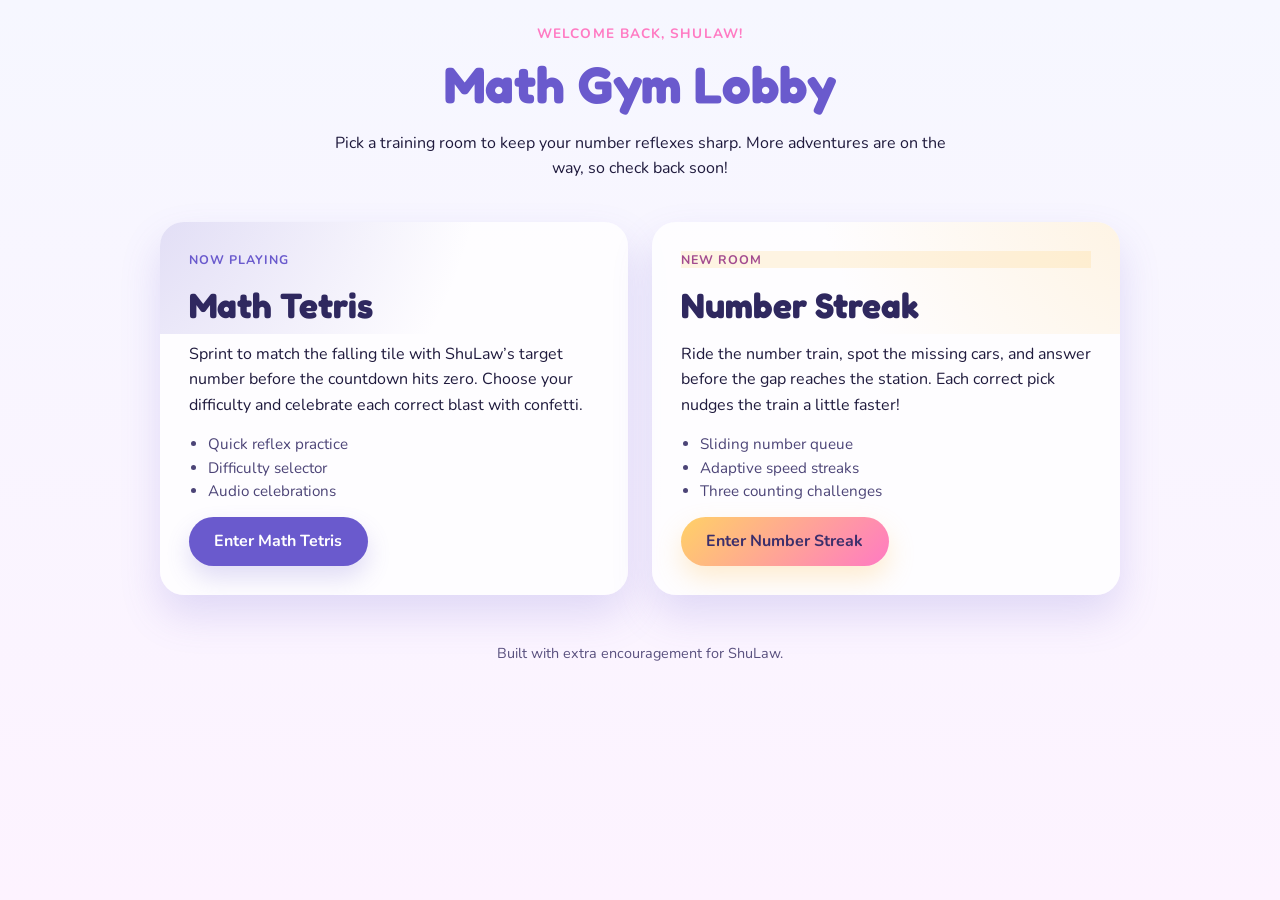
==== commit f21ea843: "Build Number Streak gameplay room" ====
--- a/index.html
+++ b/index.html
@@ -38,14 +38,19 @@
         <a class="room-card__cta" href="rooms/math-tetris/">Enter Math Tetris</a>
       </article>
 
-      <article class="room-card room-card--soon">
-        <div class="room-card__meta">Coming Soon</div>
+      <article class="room-card room-card--new">
+        <div class="room-card__meta">New Room</div>
         <h2 class="room-card__title">Number Streak</h2>
         <p class="room-card__description">
-          Keep a lightning-fast chain of answers going to build your streak. Warm up now and
-          get ready for the next training challenge.
+          Ride the number train, spot the missing cars, and answer before the gap reaches the
+          station. Each correct pick nudges the train a little faster!
         </p>
-        <a class="room-card__cta" href="rooms/number-streak/">Preview Number Streak</a>
+        <ul class="room-card__tags" aria-label="Number Streak highlights">
+          <li>Sliding number queue</li>
+          <li>Adaptive speed streaks</li>
+          <li>Three counting challenges</li>
+        </ul>
+        <a class="room-card__cta" href="rooms/number-streak/">Enter Number Streak</a>
       </article>
     </main>
 
--- a/index.css
+++ b/index.css
@@ -145,6 +145,21 @@
   background: radial-gradient(circle at top left, rgba(106, 90, 205, 0.3), transparent 60%);
 }
 
+.room-card--new::before {
+  background: radial-gradient(circle at top right, rgba(255, 200, 98, 0.28), transparent 58%);
+}
+
+.room-card--new .room-card__cta {
+  background: linear-gradient(135deg, var(--yellow), var(--pink));
+  color: #3c2f6b;
+  box-shadow: 0 12px 26px rgba(255, 200, 98, 0.3);
+}
+
+.room-card--new .room-card__meta {
+  background: rgba(255, 200, 98, 0.18);
+  color: #a34b8f;
+}
+
 .room-card--soon {
   opacity: 0.9;
 }
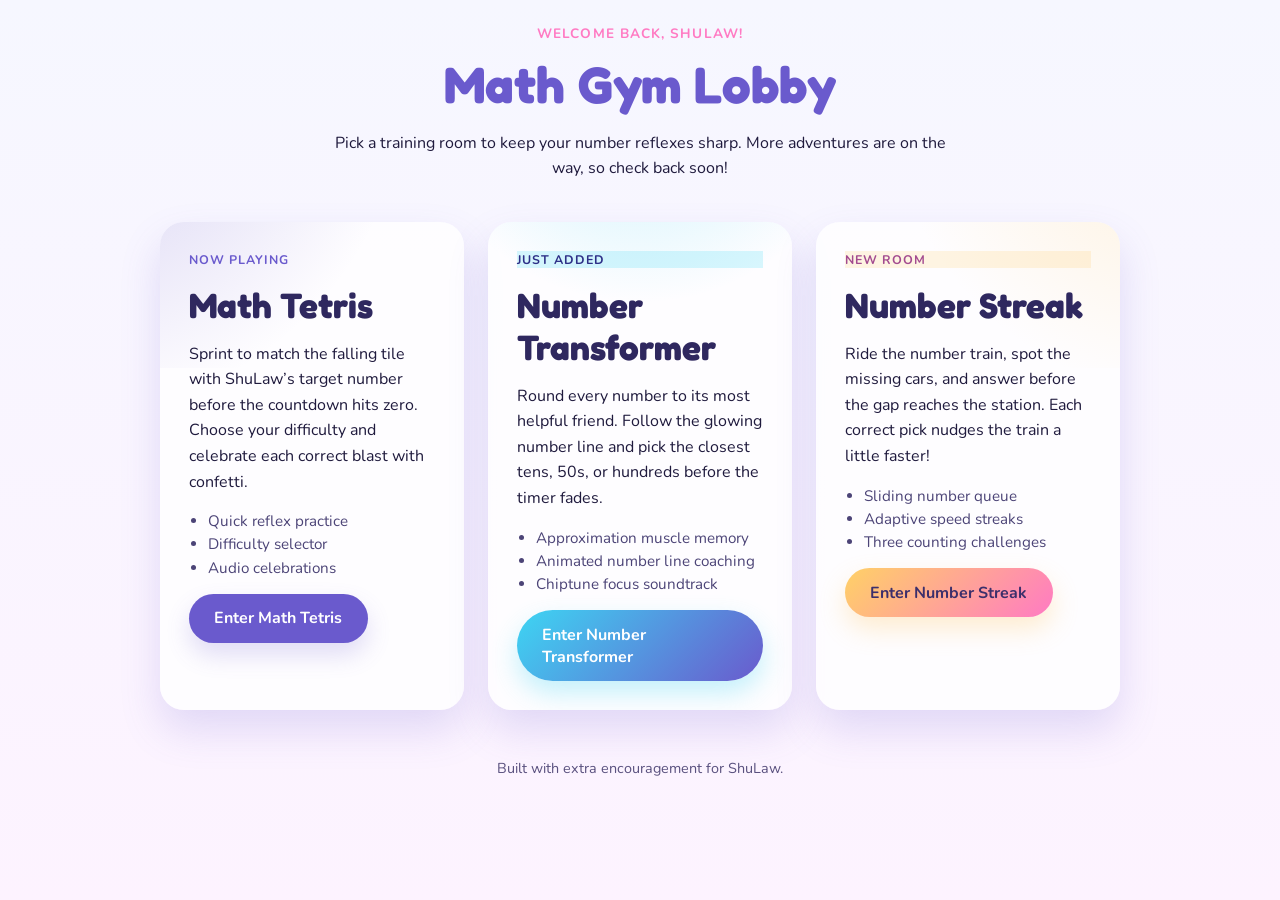
==== commit 99aba964: "Add Number Transformer approximation room" ====
--- a/index.html
+++ b/index.html
@@ -38,6 +38,21 @@
         <a class="room-card__cta" href="rooms/math-tetris/">Enter Math Tetris</a>
       </article>
 
+      <article class="room-card room-card--fresh">
+        <div class="room-card__meta">Just Added</div>
+        <h2 class="room-card__title">Number Transformer</h2>
+        <p class="room-card__description">
+          Round every number to its most helpful friend. Follow the glowing number line and pick
+          the closest tens, 50s, or hundreds before the timer fades.
+        </p>
+        <ul class="room-card__tags" aria-label="Number Transformer highlights">
+          <li>Approximation muscle memory</li>
+          <li>Animated number line coaching</li>
+          <li>Chiptune focus soundtrack</li>
+        </ul>
+        <a class="room-card__cta" href="rooms/number-transformer/">Enter Number Transformer</a>
+      </article>
+
       <article class="room-card room-card--new">
         <div class="room-card__meta">New Room</div>
         <h2 class="room-card__title">Number Streak</h2>
--- a/index.css
+++ b/index.css
@@ -160,6 +160,21 @@
   color: #a34b8f;
 }
 
+.room-card--fresh::before {
+  background: radial-gradient(circle at top center, rgba(61, 213, 243, 0.3), transparent 60%);
+}
+
+.room-card--fresh .room-card__cta {
+  background: linear-gradient(135deg, #3dd5f3, #6a5acd);
+  color: white;
+  box-shadow: 0 12px 26px rgba(61, 213, 243, 0.3);
+}
+
+.room-card--fresh .room-card__meta {
+  background: rgba(61, 213, 243, 0.2);
+  color: #2d2f87;
+}
+
 .room-card--soon {
   opacity: 0.9;
 }
